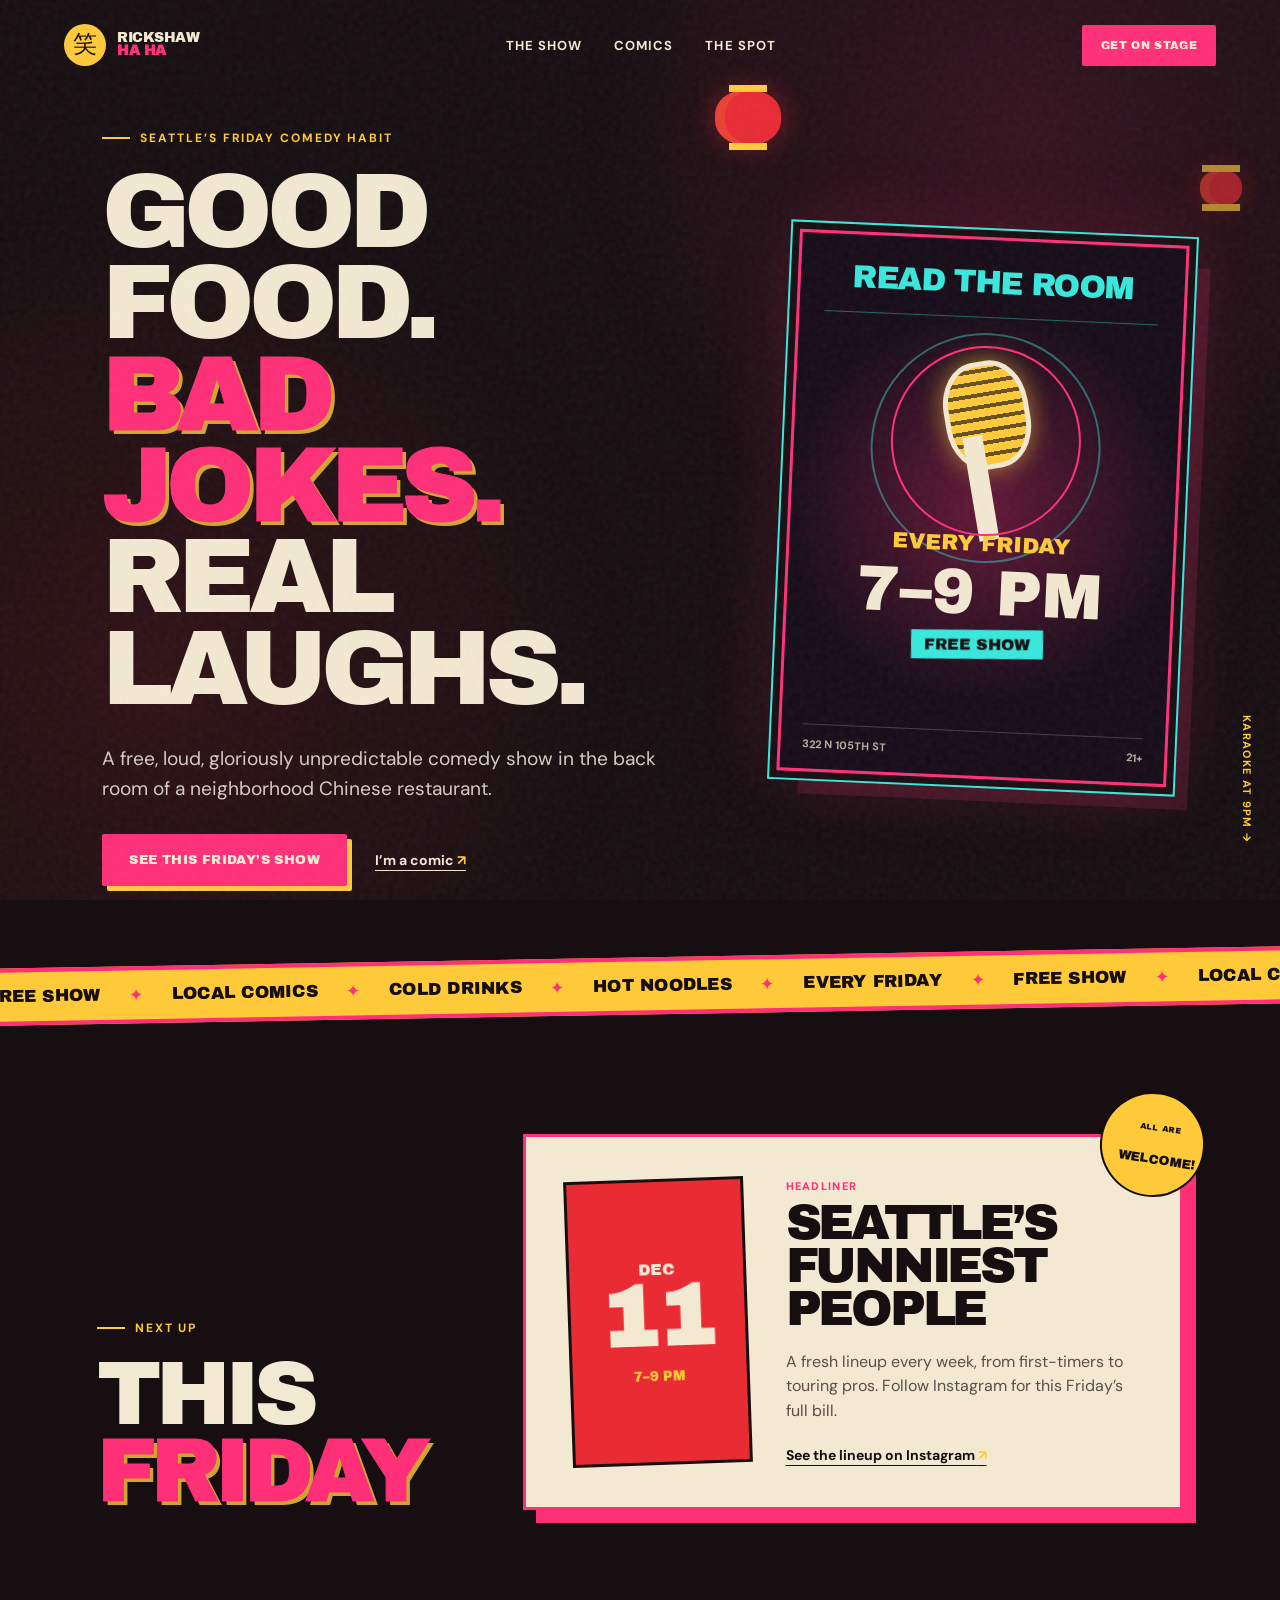
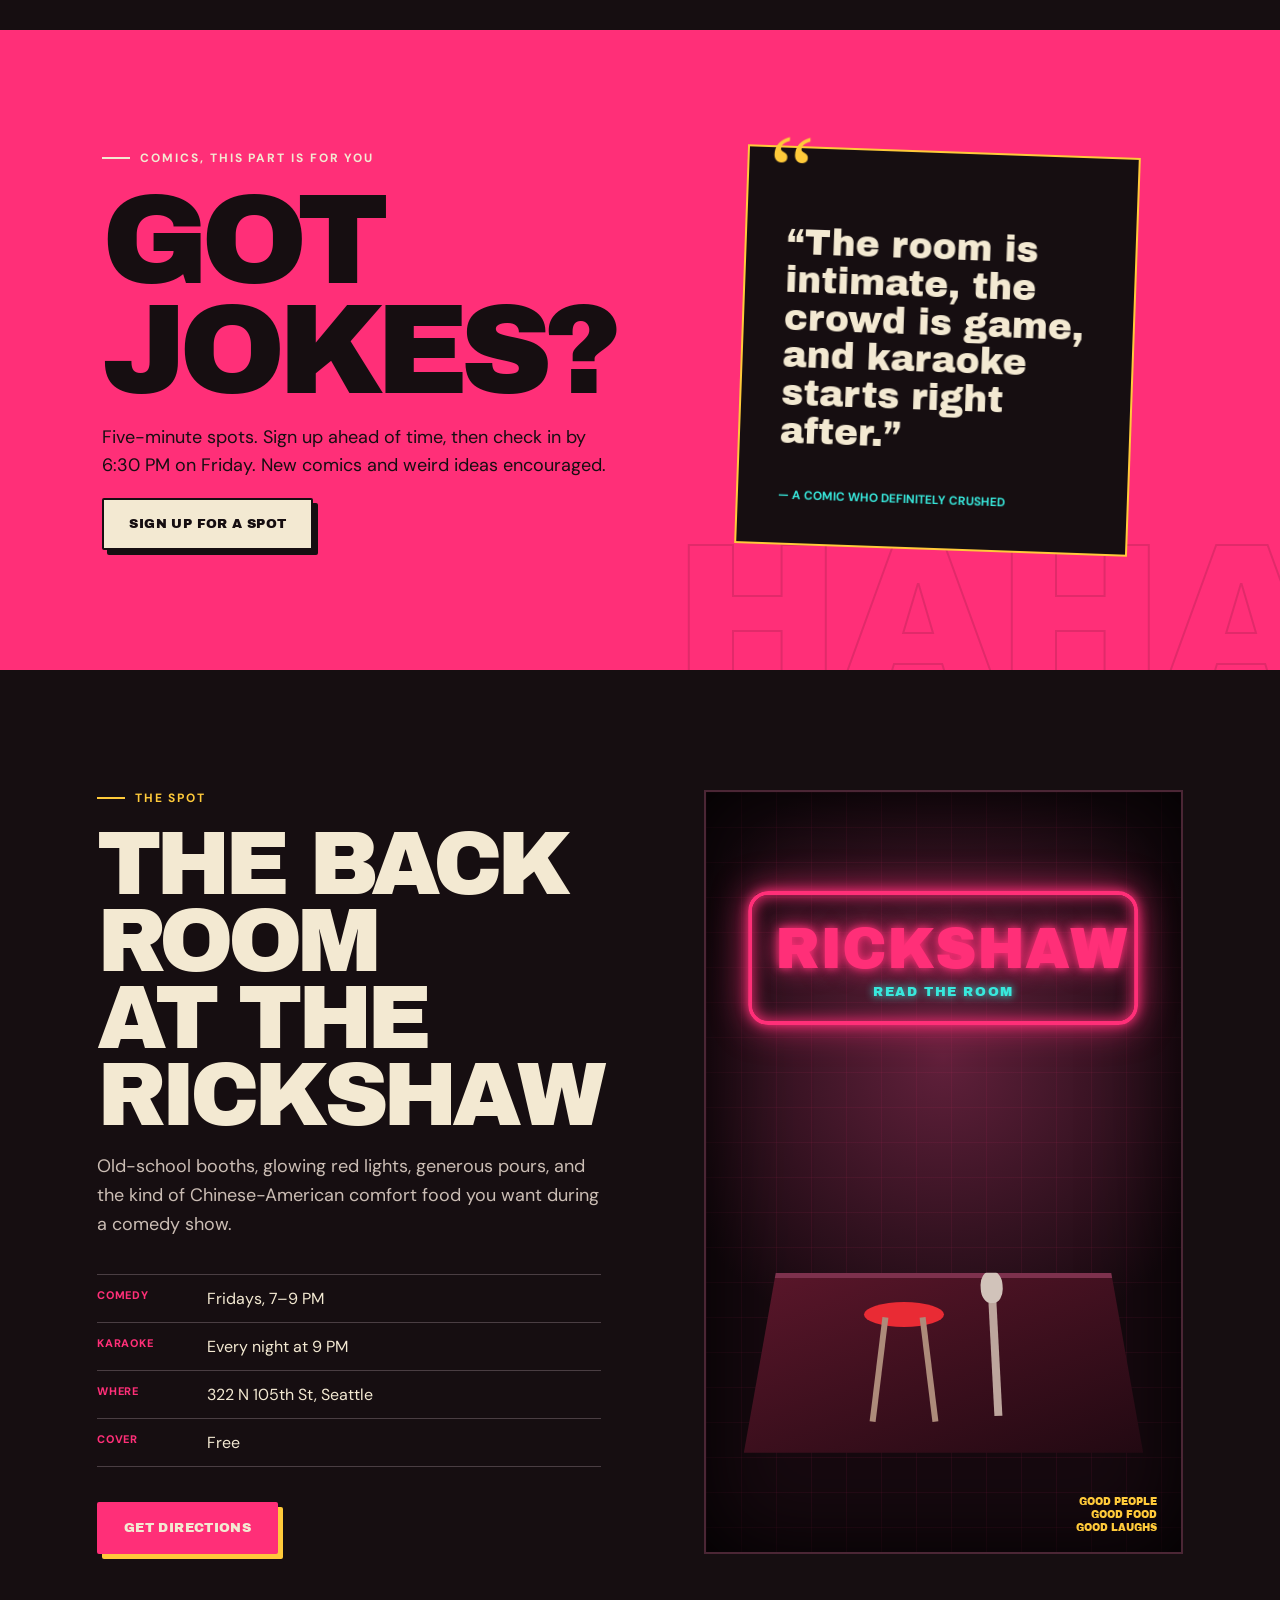
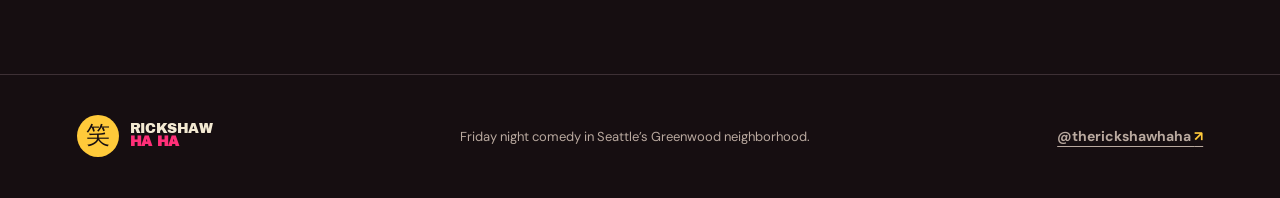
==== index.html @ ffc968a7 "Build Rickshaw Ha Ha website prototype Co-authored-by: Copilot App <223556219+Copilot@users.noreply." ====
<!doctype html>
<html lang="en">
  <head>
    <meta charset="UTF-8" />
    <meta name="viewport" content="width=device-width, initial-scale=1.0" />
    <meta
      name="description"
      content="Rickshaw Ha Ha — free Friday night comedy at Rickshaw Restaurant & Lounge in Seattle."
    />
    <title>Rickshaw Ha Ha | Friday Night Comedy in Seattle</title>
    <link rel="preconnect" href="https://fonts.googleapis.com" />
    <link rel="preconnect" href="https://fonts.gstatic.com" crossorigin />
    <link
      href="https://fonts.googleapis.com/css2?family=Archivo+Black&family=DM+Sans:wght@400;500;600;700&display=swap"
      rel="stylesheet"
    />
    <link rel="stylesheet" href="styles.css" />
  </head>
  <body>
    <div class="noise" aria-hidden="true"></div>

    <header class="site-header">
      <a class="brand" href="#top" aria-label="Rickshaw Ha Ha home">
        <span class="brand-mark" aria-hidden="true">笑</span>
        <span>RICKSHAW<br /><b>HA HA</b></span>
      </a>
      <nav aria-label="Main navigation">
        <a href="#show">The show</a>
        <a href="#comics">Comics</a>
        <a href="#venue">The spot</a>
      </nav>
      <a class="button button-small" href="#comics">Get on stage</a>
    </header>

    <main id="top">
      <section class="hero" aria-labelledby="hero-title">
        <div class="lantern lantern-one" aria-hidden="true"></div>
        <div class="lantern lantern-two" aria-hidden="true"></div>

        <div class="hero-copy">
          <p class="eyebrow"><span></span> Seattle’s Friday comedy habit</p>
          <h1 id="hero-title">
            GOOD FOOD.<br />
            <em>BAD JOKES.</em><br />
            REAL LAUGHS.
          </h1>
          <p class="hero-description">
            A free, loud, gloriously unpredictable comedy show in the back
            room of a neighborhood Chinese restaurant.
          </p>
          <div class="hero-actions">
            <a class="button" href="#show">See this Friday’s show</a>
            <a class="text-link" href="#comics">I’m a comic <span>↗</span></a>
          </div>
        </div>

        <div class="hero-poster" aria-label="Event details">
          <div class="poster-glow"></div>
          <div class="poster-topline">READ THE ROOM</div>
          <div class="poster-art" aria-hidden="true">
            <div class="mic-head"></div>
            <div class="mic-handle"></div>
            <div class="stage-ring ring-one"></div>
            <div class="stage-ring ring-two"></div>
          </div>
          <p class="poster-date">EVERY FRIDAY</p>
          <p class="poster-time">7–9 PM</p>
          <p class="poster-free">FREE SHOW</p>
          <div class="poster-footer">
            <span>322 N 105th St</span>
            <span>21+</span>
          </div>
        </div>

        <p class="vertical-note">KARAOKE AT 9PM →</p>
      </section>

      <section class="ticker" aria-label="Event highlights">
        <div class="ticker-track">
          <span>FREE SHOW</span><i>✦</i><span>LOCAL COMICS</span><i>✦</i>
          <span>COLD DRINKS</span><i>✦</i><span>HOT NOODLES</span><i>✦</i>
          <span>EVERY FRIDAY</span><i>✦</i><span>FREE SHOW</span><i>✦</i>
          <span>LOCAL COMICS</span><i>✦</i><span>COLD DRINKS</span><i>✦</i>
          <span>HOT NOODLES</span><i>✦</i><span>EVERY FRIDAY</span><i>✦</i>
        </div>
      </section>

      <section class="next-show section" id="show">
        <div class="section-heading">
          <p class="eyebrow"><span></span> Next up</p>
          <h2>THIS<br /><em>FRIDAY</em></h2>
        </div>
        <div class="show-card">
          <div class="date-block">
            <span id="show-month">SEP</span>
            <strong id="show-day">18</strong>
            <small>7–9 PM</small>
          </div>
          <div class="lineup">
            <p class="label">Headliner</p>
            <h3>SEATTLE’S<br />FUNNIEST PEOPLE</h3>
            <p>
              A fresh lineup every week, from first-timers to touring pros.
              Follow Instagram for this Friday’s full bill.
            </p>
            <a
              class="text-link"
              href="https://www.instagram.com/therickshawhaha/"
              target="_blank"
              rel="noreferrer"
              >See the lineup on Instagram <span>↗</span></a
            >
          </div>
          <div class="show-stamp" aria-hidden="true">
            <span>ALL ARE</span>
            WELCOME!
          </div>
        </div>
      </section>

      <section class="comic-callout section" id="comics">
        <div class="comic-copy">
          <p class="eyebrow light"><span></span> Comics, this part is for you</p>
          <h2>GOT<br />JOKES?</h2>
          <p>
            Five-minute spots. Sign up ahead of time, then check in by
            6:30&nbsp;PM on Friday. New comics and weird ideas encouraged.
          </p>
          <button class="button button-light" type="button" data-open-signup>
            Sign up for a spot
          </button>
        </div>
        <blockquote>
          <p>“The room is intimate, the crowd is game, and karaoke starts right after.”</p>
          <footer>— A comic who definitely crushed</footer>
        </blockquote>
      </section>

      <section class="venue section" id="venue">
        <div class="venue-card">
          <p class="eyebrow"><span></span> The spot</p>
          <h2>THE BACK ROOM<br />AT THE RICKSHAW</h2>
          <p>
            Old-school booths, glowing red lights, generous pours, and the
            kind of Chinese-American comfort food you want during a comedy
            show.
          </p>
          <dl>
            <div><dt>Comedy</dt><dd>Fridays, 7–9 PM</dd></div>
            <div><dt>Karaoke</dt><dd>Every night at 9 PM</dd></div>
            <div><dt>Where</dt><dd>322 N 105th St, Seattle</dd></div>
            <div><dt>Cover</dt><dd>Free</dd></div>
          </dl>
          <a
            class="button"
            href="https://maps.google.com/?q=322+N+105th+St+Seattle+WA+98133"
            target="_blank"
            rel="noreferrer"
            >Get directions</a
          >
        </div>
        <div class="venue-visual" aria-label="Stylized view of the comedy stage">
          <div class="neon-sign">RICKSHAW<small>READ THE ROOM</small></div>
          <div class="stage">
            <span class="stool"></span>
            <span class="stage-mic"></span>
          </div>
          <p>GOOD PEOPLE<br />GOOD FOOD<br />GOOD LAUGHS</p>
        </div>
      </section>
    </main>

    <footer class="site-footer">
      <a class="brand" href="#top">
        <span class="brand-mark" aria-hidden="true">笑</span>
        <span>RICKSHAW<br /><b>HA HA</b></span>
      </a>
      <p>Friday night comedy in Seattle’s Greenwood neighborhood.</p>
      <a
        class="text-link"
        href="https://www.instagram.com/therickshawhaha/"
        target="_blank"
        rel="noreferrer"
        >@therickshawhaha <span>↗</span></a
      >
    </footer>

    <dialog class="signup-dialog" id="signup-dialog">
      <button class="dialog-close" type="button" data-close-signup aria-label="Close">×</button>
      <p class="eyebrow"><span></span> Step into the light</p>
      <h2>GET ON<br /><em>THE LIST</em></h2>
      <p>
        This prototype can link to your existing Slotted signup page, a Google
        Form, or a simple form like this one.
      </p>
      <form id="signup-form">
        <label>
          Comic name
          <input name="name" type="text" placeholder="Your stage name" required />
        </label>
        <label>
          Instagram or email
          <input name="contact" type="text" placeholder="@handle or you@email.com" required />
        </label>
        <button class="button" type="submit">Request a spot</button>
        <p class="form-note" role="status"></p>
      </form>
    </dialog>

    <script src="script.js"></script>
  </body>
</html>
---- styles.css ----
:root {
  --ink: #160e11;
  --paper: #f3e9d2;
  --pink: #ff2f78;
  --red: #e92b34;
  --gold: #ffca3a;
  --cyan: #38e8dc;
  --muted: #b9a99f;
  --display: "Archivo Black", Impact, sans-serif;
  --body: "DM Sans", Arial, sans-serif;
}

* {
  box-sizing: border-box;
}

html {
  scroll-behavior: smooth;
}

body {
  margin: 0;
  color: var(--paper);
  background: var(--ink);
  font-family: var(--body);
  overflow-x: hidden;
}

body::before {
  content: "";
  position: fixed;
  inset: 0;
  pointer-events: none;
  background:
    radial-gradient(circle at 80% 15%, rgba(255, 47, 120, 0.13), transparent 28rem),
    radial-gradient(circle at 12% 74%, rgba(233, 43, 52, 0.12), transparent 30rem);
  z-index: -1;
}

.noise {
  position: fixed;
  inset: 0;
  z-index: 10;
  pointer-events: none;
  opacity: 0.07;
  background-image: url("data:image/svg+xml,%3Csvg viewBox='0 0 180 180' xmlns='http://www.w3.org/2000/svg'%3E%3Cfilter id='n'%3E%3CfeTurbulence type='fractalNoise' baseFrequency='.9' numOctaves='3' stitchTiles='stitch'/%3E%3C/filter%3E%3Crect width='100%25' height='100%25' filter='url(%23n)' opacity='.8'/%3E%3C/svg%3E");
}

a {
  color: inherit;
}

.site-header {
  position: absolute;
  top: 0;
  left: 0;
  right: 0;
  z-index: 5;
  display: flex;
  align-items: center;
  justify-content: space-between;
  max-width: 1400px;
  margin: 0 auto;
  padding: 24px 5vw;
}

.brand {
  display: flex;
  align-items: center;
  gap: 11px;
  color: var(--paper);
  font-family: var(--display);
  font-size: 14px;
  line-height: 0.9;
  letter-spacing: -0.03em;
  text-decoration: none;
}

.brand b {
  color: var(--pink);
}

.brand-mark {
  display: grid;
  width: 42px;
  height: 42px;
  place-items: center;
  color: var(--ink);
  background: var(--gold);
  border-radius: 50%;
  font-family: serif;
  font-size: 24px;
}

nav {
  display: flex;
  gap: 32px;
}

nav a {
  font-size: 13px;
  font-weight: 700;
  text-decoration: none;
  text-transform: uppercase;
  letter-spacing: 0.08em;
}

.button {
  display: inline-flex;
  align-items: center;
  justify-content: center;
  min-height: 52px;
  padding: 0 25px;
  color: var(--paper);
  background: var(--pink);
  border: 2px solid var(--pink);
  border-radius: 2px;
  box-shadow: 5px 5px 0 var(--gold);
  font-family: var(--display);
  font-size: 13px;
  text-decoration: none;
  text-transform: uppercase;
  letter-spacing: 0.03em;
  cursor: pointer;
  transition: transform 150ms ease, box-shadow 150ms ease, background 150ms ease;
}

.button:hover {
  transform: translate(3px, 3px);
  box-shadow: 2px 2px 0 var(--gold);
}

.button-small {
  min-height: 41px;
  padding: 0 17px;
  box-shadow: none;
  font-size: 11px;
}

.hero {
  position: relative;
  display: grid;
  grid-template-columns: 1.15fr 0.85fr;
  align-items: center;
  min-height: 100vh;
  max-width: 1400px;
  margin: 0 auto;
  padding: 130px 8vw 72px;
}

.hero-copy {
  position: relative;
  z-index: 2;
}

.eyebrow {
  display: flex;
  align-items: center;
  gap: 10px;
  margin: 0 0 20px;
  color: var(--gold);
  font-size: 12px;
  font-weight: 700;
  text-transform: uppercase;
  letter-spacing: 0.16em;
}

.eyebrow span {
  display: inline-block;
  width: 28px;
  height: 2px;
  background: currentColor;
}

h1,
h2,
h3 {
  margin: 0;
  font-family: var(--display);
  font-weight: 400;
  line-height: 0.86;
  letter-spacing: -0.065em;
}

h1 {
  max-width: 850px;
  font-size: clamp(62px, 8.3vw, 128px);
}

h1 em,
h2 em {
  color: var(--pink);
  font-style: normal;
  -webkit-text-stroke: 1px currentColor;
  text-shadow: 4px 4px 0 rgba(255, 202, 58, 0.8);
}

.hero-description {
  max-width: 570px;
  margin: 30px 0;
  color: #d7cbc4;
  font-size: clamp(17px, 1.5vw, 21px);
  line-height: 1.55;
}

.hero-actions {
  display: flex;
  align-items: center;
  gap: 28px;
}

.text-link {
  font-size: 14px;
  font-weight: 700;
  text-underline-offset: 5px;
}

.text-link span {
  color: var(--gold);
}

.hero-poster {
  position: relative;
  z-index: 1;
  width: min(390px, 88%);
  aspect-ratio: 0.72;
  justify-self: end;
  padding: 25px;
  overflow: hidden;
  background: #160c18;
  border: 3px solid var(--pink);
  box-shadow:
    0 0 0 7px var(--ink),
    0 0 0 9px var(--cyan),
    22px 22px 0 rgba(255, 47, 120, 0.15),
    0 0 80px rgba(255, 47, 120, 0.2);
  text-align: center;
  transform: rotate(2.5deg);
}

.poster-glow {
  position: absolute;
  inset: 15% -20%;
  background: radial-gradient(circle, rgba(255, 47, 120, 0.33), transparent 60%);
}

.poster-topline,
.poster-date,
.poster-time,
.poster-free {
  position: relative;
  z-index: 2;
  font-family: var(--display);
}

.poster-topline {
  padding-bottom: 17px;
  color: var(--cyan);
  border-bottom: 1px solid rgba(56, 232, 220, 0.4);
  font-size: clamp(22px, 2.5vw, 37px);
  letter-spacing: -0.05em;
}

.poster-art {
  position: relative;
  height: 44%;
}

.mic-head {
  position: absolute;
  top: 20%;
  left: 50%;
  width: 85px;
  height: 108px;
  background:
    repeating-linear-gradient(0deg, transparent 0 8px, rgba(22, 14, 17, 0.65) 8px 12px),
    var(--gold);
  border: 5px solid var(--paper);
  border-radius: 42%;
  transform: translateX(-50%) rotate(-12deg);
  box-shadow: 0 0 25px rgba(255, 202, 58, 0.6);
}

.mic-handle {
  position: absolute;
  top: 55%;
  left: 49%;
  width: 20px;
  height: 105px;
  background: var(--paper);
  transform: translateX(-50%) rotate(-12deg);
}

.stage-ring {
  position: absolute;
  top: 13%;
  left: 50%;
  width: 190px;
  height: 190px;
  border: 2px solid var(--pink);
  border-radius: 50%;
  transform: translateX(-50%);
}

.ring-two {
  top: 7%;
  width: 230px;
  height: 230px;
  border-color: rgba(56, 232, 220, 0.42);
}

.poster-date {
  margin: 0;
  color: var(--gold);
  font-size: 22px;
}

.poster-time {
  margin: 5px 0;
  font-size: clamp(42px, 5vw, 70px);
  line-height: 1;
}

.poster-free {
  display: inline-block;
  margin: 0;
  padding: 6px 13px;
  color: var(--ink);
  background: var(--cyan);
  transform: rotate(-2deg);
}

.poster-footer {
  position: absolute;
  right: 22px;
  bottom: 18px;
  left: 22px;
  display: flex;
  justify-content: space-between;
  padding-top: 12px;
  color: var(--muted);
  border-top: 1px solid rgba(255, 255, 255, 0.2);
  font-size: 11px;
  font-weight: 700;
  text-transform: uppercase;
}

.vertical-note {
  position: absolute;
  right: 2vw;
  bottom: 12%;
  margin: 0;
  color: var(--gold);
  font-size: 11px;
  font-weight: 700;
  letter-spacing: 0.12em;
  writing-mode: vertical-rl;
}

.lantern {
  position: absolute;
  width: 66px;
  height: 55px;
  background: var(--red);
  border-radius: 45%;
  box-shadow: inset 10px 0 rgba(255, 202, 58, 0.12), 0 0 30px rgba(233, 43, 52, 0.45);
}

.lantern::before,
.lantern::after {
  content: "";
  position: absolute;
  left: 50%;
  width: 38px;
  height: 7px;
  background: var(--gold);
  transform: translateX(-50%);
}

.lantern::before {
  top: -5px;
}

.lantern::after {
  bottom: -5px;
}

.lantern-one {
  top: 90px;
  right: 39%;
}

.lantern-two {
  top: 170px;
  right: 3%;
  width: 42px;
  height: 36px;
  opacity: 0.65;
}

.ticker {
  overflow: hidden;
  color: var(--ink);
  background: var(--gold);
  border-block: 4px solid var(--pink);
  transform: rotate(-1deg) scale(1.02);
}

.ticker-track {
  display: flex;
  width: max-content;
  gap: 28px;
  padding: 14px 0;
  font-family: var(--display);
  font-size: 17px;
  animation: ticker 28s linear infinite;
}

.ticker i {
  color: var(--pink);
  font-style: normal;
}

@keyframes ticker {
  to {
    transform: translateX(-50%);
  }
}

.section {
  max-width: 1240px;
  margin: 0 auto;
  padding: 120px 6vw;
}

.next-show {
  display: grid;
  grid-template-columns: 0.7fr 1.3fr;
  gap: 70px;
  align-items: end;
}

.section-heading h2,
.venue h2,
.signup-dialog h2 {
  font-size: clamp(55px, 7vw, 100px);
}

.show-card {
  position: relative;
  display: grid;
  grid-template-columns: 180px 1fr;
  gap: 38px;
  padding: 42px;
  background: var(--paper);
  color: var(--ink);
  border: 3px solid var(--pink);
  box-shadow: 13px 13px 0 var(--pink);
}

.date-block {
  display: flex;
  flex-direction: column;
  align-items: center;
  justify-content: center;
  min-height: 220px;
  color: var(--paper);
  background: var(--red);
  border: 3px solid var(--ink);
  text-align: center;
  transform: rotate(-2deg);
}

.date-block span,
.date-block small {
  font-family: var(--display);
}

.date-block strong {
  font-family: var(--display);
  font-size: 85px;
  line-height: 0.95;
}

.date-block small {
  margin-top: 10px;
  color: var(--gold);
}

.lineup {
  align-self: center;
}

.label {
  margin: 0 0 8px;
  color: var(--pink);
  font-size: 11px;
  font-weight: 800;
  text-transform: uppercase;
  letter-spacing: 0.12em;
}

.lineup h3 {
  font-size: clamp(30px, 4vw, 50px);
}

.lineup > p:not(.label) {
  max-width: 470px;
  margin: 20px 0;
  color: #594e49;
  line-height: 1.55;
}

.show-stamp {
  position: absolute;
  right: -25px;
  top: -45px;
  display: grid;
  width: 105px;
  height: 105px;
  place-items: center;
  padding: 18px;
  color: var(--ink);
  background: var(--gold);
  border: 2px solid var(--ink);
  border-radius: 50%;
  font-family: var(--display);
  font-size: 13px;
  line-height: 0.9;
  text-align: center;
  transform: rotate(9deg);
}

.show-stamp span {
  font-size: 8px;
  letter-spacing: 0.1em;
}

.comic-callout {
  position: relative;
  display: grid;
  grid-template-columns: 1fr 0.9fr;
  gap: 10vw;
  max-width: none;
  padding-inline: max(8vw, calc((100vw - 1240px) / 2 + 6vw));
  background: var(--pink);
  color: var(--ink);
  overflow: hidden;
}

.comic-callout::before {
  content: "HAHA";
  position: absolute;
  right: -40px;
  bottom: -55px;
  color: transparent;
  font-family: var(--display);
  font-size: 200px;
  -webkit-text-stroke: 2px rgba(22, 14, 17, 0.13);
}

.comic-callout h2 {
  font-size: clamp(78px, 10vw, 150px);
}

.comic-copy > p:not(.eyebrow) {
  max-width: 530px;
  font-size: 18px;
  line-height: 1.55;
}

.eyebrow.light {
  color: var(--paper);
}

.button-light {
  color: var(--ink);
  background: var(--paper);
  border-color: var(--ink);
  box-shadow: 5px 5px 0 var(--ink);
}

blockquote {
  position: relative;
  align-self: center;
  margin: 0;
  padding: 40px;
  background: var(--ink);
  color: var(--paper);
  border: 2px solid var(--gold);
  transform: rotate(2deg);
}

blockquote::before {
  content: "“";
  position: absolute;
  top: -35px;
  left: 20px;
  color: var(--gold);
  font-family: Georgia, serif;
  font-size: 100px;
}

blockquote p {
  position: relative;
  font-family: var(--display);
  font-size: clamp(22px, 3vw, 36px);
  line-height: 1.05;
}

blockquote footer {
  color: var(--cyan);
  font-size: 12px;
  font-weight: 700;
  text-transform: uppercase;
}

.venue {
  display: grid;
  grid-template-columns: 1fr 0.95fr;
  gap: 8vw;
}

.venue-card > p:not(.eyebrow) {
  max-width: 570px;
  color: #cbbdb4;
  font-size: 18px;
  line-height: 1.6;
}

dl {
  margin: 35px 0;
  border-top: 1px solid #4a3e43;
}

dl div {
  display: grid;
  grid-template-columns: 110px 1fr;
  padding: 13px 0;
  border-bottom: 1px solid #4a3e43;
}

dt {
  color: var(--pink);
  font-size: 11px;
  font-weight: 800;
  text-transform: uppercase;
  letter-spacing: 0.08em;
}

dd {
  margin: 0;
}

.venue-visual {
  position: relative;
  min-height: 600px;
  overflow: hidden;
  background:
    linear-gradient(90deg, rgba(255, 47, 120, 0.07) 1px, transparent 1px),
    linear-gradient(rgba(255, 47, 120, 0.07) 1px, transparent 1px),
    radial-gradient(circle at 50% 35%, #61203b, #16090f 55%);
  background-size: 35px 35px, 35px 35px, auto;
  border: 2px solid #4b2635;
  box-shadow: inset 0 0 90px #000;
}

.neon-sign {
  position: absolute;
  top: 13%;
  left: 50%;
  width: 82%;
  padding: 22px;
  color: var(--pink);
  border: 4px solid var(--pink);
  border-radius: 20px;
  font-family: var(--display);
  font-size: clamp(30px, 4.5vw, 58px);
  text-align: center;
  text-shadow: 0 0 8px var(--pink), 0 0 25px var(--pink);
  box-shadow: inset 0 0 16px var(--pink), 0 0 12px var(--pink), 0 0 35px rgba(255, 47, 120, 0.7);
  transform: translateX(-50%);
}

.neon-sign small {
  display: block;
  margin-top: 5px;
  color: var(--cyan);
  font-size: 13px;
  letter-spacing: 0.12em;
  text-shadow: 0 0 8px var(--cyan);
}

.stage {
  position: absolute;
  right: 8%;
  bottom: 13%;
  left: 8%;
  height: 180px;
  background: linear-gradient(160deg, #5a162a, #220912);
  border-top: 5px solid #7d314d;
  clip-path: polygon(8% 0, 92% 0, 100% 100%, 0 100%);
}

.stool {
  position: absolute;
  left: 30%;
  top: 24px;
  width: 80px;
  height: 25px;
  background: var(--red);
  border-radius: 50%;
}

.stool::before,
.stool::after {
  content: "";
  position: absolute;
  top: 15px;
  width: 6px;
  height: 105px;
  background: #ad8b7a;
}

.stool::before {
  left: 12px;
  transform: rotate(7deg);
}

.stool::after {
  right: 12px;
  transform: rotate(-7deg);
}

.stage-mic {
  position: absolute;
  left: 62%;
  top: 8px;
  width: 8px;
  height: 130px;
  background: #bda69d;
  transform: rotate(-3deg);
}

.stage-mic::before {
  content: "";
  position: absolute;
  top: -15px;
  left: -7px;
  width: 22px;
  height: 32px;
  background: #d1c3ba;
  border-radius: 45%;
}

.venue-visual > p {
  position: absolute;
  right: 24px;
  bottom: 18px;
  z-index: 2;
  margin: 0;
  color: var(--gold);
  font-family: var(--display);
  font-size: 10px;
  line-height: 1.3;
  text-align: right;
}

.site-footer {
  display: flex;
  align-items: center;
  justify-content: space-between;
  gap: 25px;
  padding: 40px 6vw;
  color: var(--muted);
  border-top: 1px solid #3d3035;
  font-size: 13px;
}

.signup-dialog {
  width: min(560px, calc(100% - 32px));
  padding: 45px;
  color: var(--ink);
  background: var(--paper);
  border: 4px solid var(--pink);
  box-shadow: 12px 12px 0 var(--pink);
}

.signup-dialog::backdrop {
  background: rgba(8, 4, 6, 0.83);
  backdrop-filter: blur(4px);
}

.signup-dialog h2 {
  margin-bottom: 24px;
}

.signup-dialog > p:not(.eyebrow) {
  line-height: 1.55;
}

.dialog-close {
  position: absolute;
  top: 12px;
  right: 17px;
  padding: 0;
  background: transparent;
  border: 0;
  font-size: 32px;
  cursor: pointer;
}

form {
  display: grid;
  gap: 17px;
  margin-top: 28px;
}

label {
  display: grid;
  gap: 7px;
  font-size: 11px;
  font-weight: 800;
  text-transform: uppercase;
  letter-spacing: 0.08em;
}

input {
  width: 100%;
  padding: 14px;
  color: var(--ink);
  background: #fffaf0;
  border: 2px solid var(--ink);
  border-radius: 0;
  font: inherit;
}

.form-note {
  min-height: 20px;
  margin: 0;
  color: #8d183e;
  font-size: 13px;
  font-weight: 700;
}

@media (max-width: 900px) {
  nav {
    display: none;
  }

  .hero {
    grid-template-columns: 1fr;
    gap: 80px;
    padding-top: 145px;
  }

  .hero-poster {
    width: min(400px, 90%);
    justify-self: center;
  }

  .lantern-one {
    right: 16%;
  }

  .next-show,
  .venue {
    grid-template-columns: 1fr;
  }

  .comic-callout {
    grid-template-columns: 1fr;
  }
}

@media (max-width: 600px) {
  .site-header {
    padding-inline: 20px;
  }

  .site-header .button-small {
    padding: 0 11px;
    font-size: 9px;
  }

  .hero {
    min-height: auto;
    padding: 130px 23px 80px;
  }

  h1 {
    font-size: clamp(52px, 17vw, 78px);
  }

  .hero-actions {
    align-items: flex-start;
    flex-direction: column;
  }

  .vertical-note,
  .lantern-two {
    display: none;
  }

  .section {
    padding: 90px 23px;
  }

  .show-card {
    grid-template-columns: 1fr;
    padding: 25px;
  }

  .date-block {
    min-height: 180px;
  }

  .show-stamp {
    right: -8px;
  }

  .comic-callout {
    padding-inline: 23px;
  }

  .comic-callout::before {
    font-size: 100px;
  }

  .venue-visual {
    min-height: 480px;
  }

  .site-footer {
    align-items: flex-start;
    flex-direction: column;
  }

  .signup-dialog {
    padding: 38px 24px 28px;
  }
}

@media (prefers-reduced-motion: reduce) {
  html {
    scroll-behavior: auto;
  }

  .ticker-track {
    animation: none;
  }
}
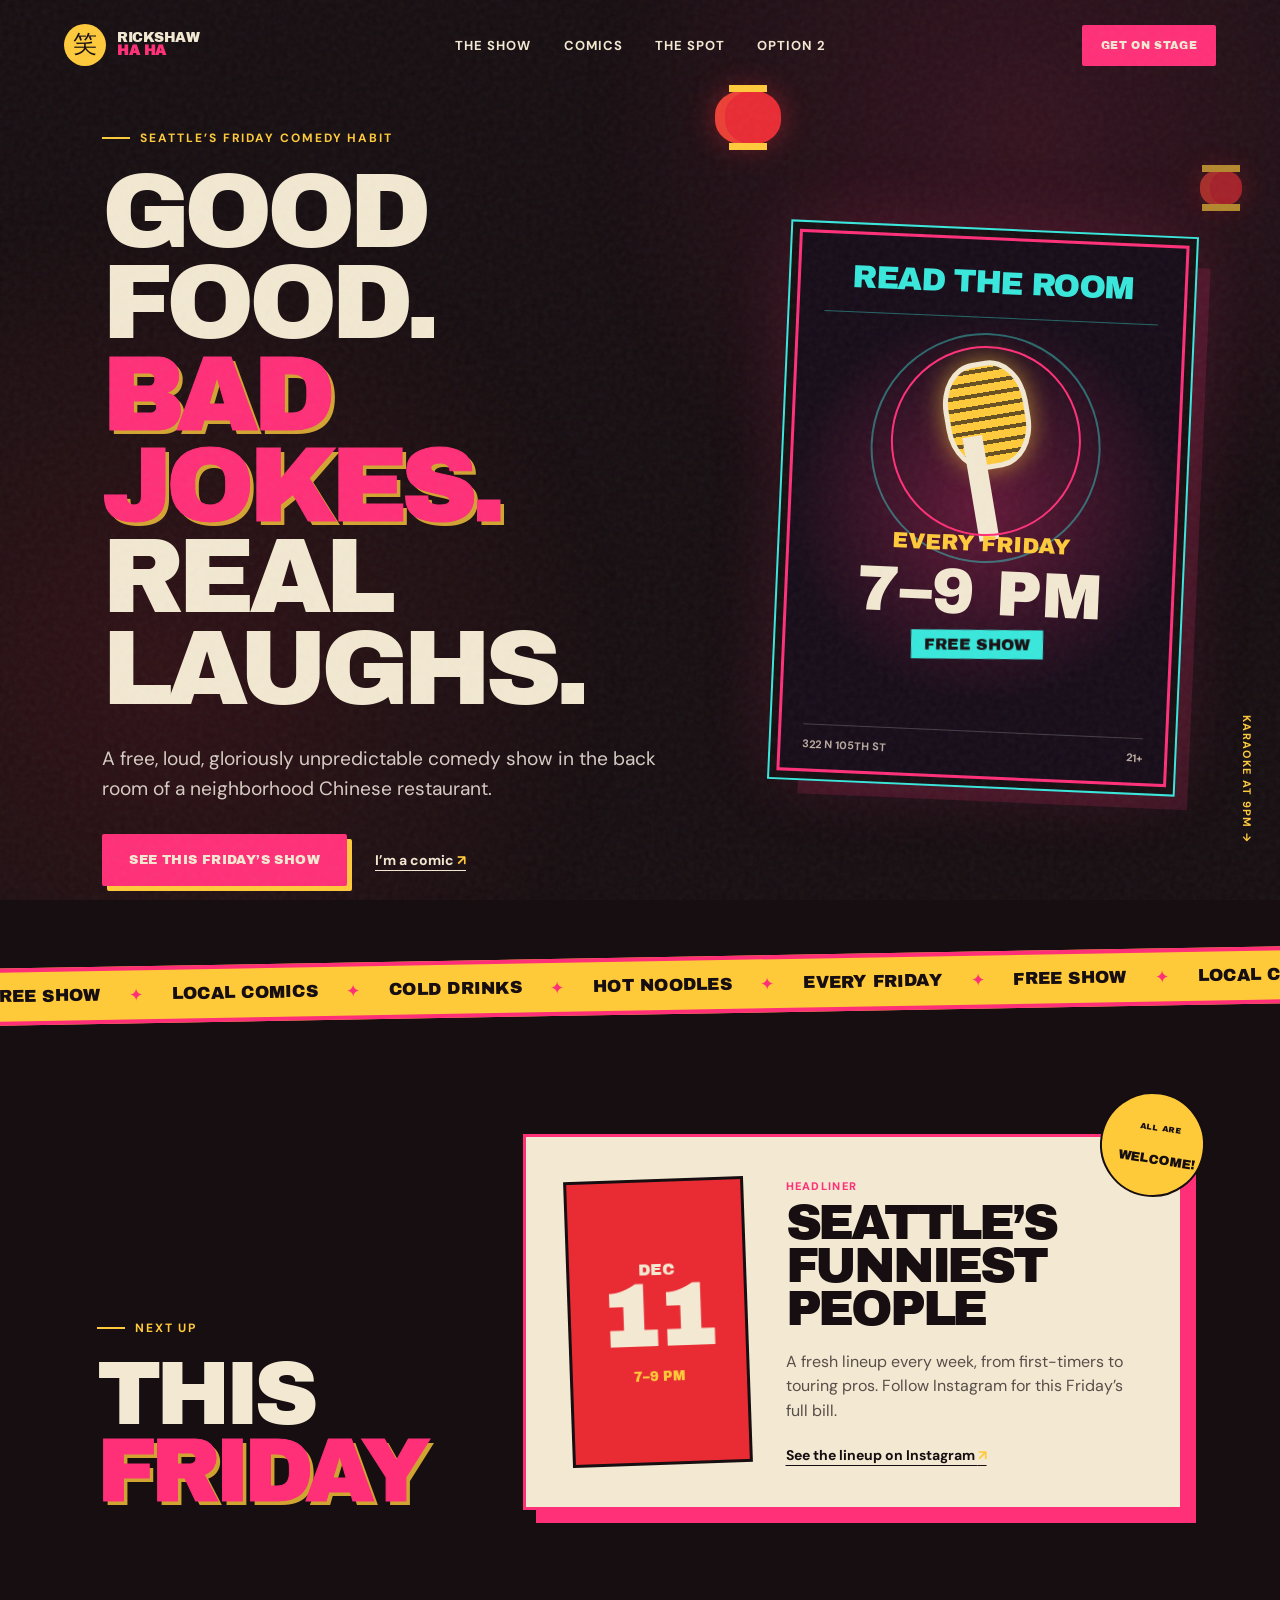
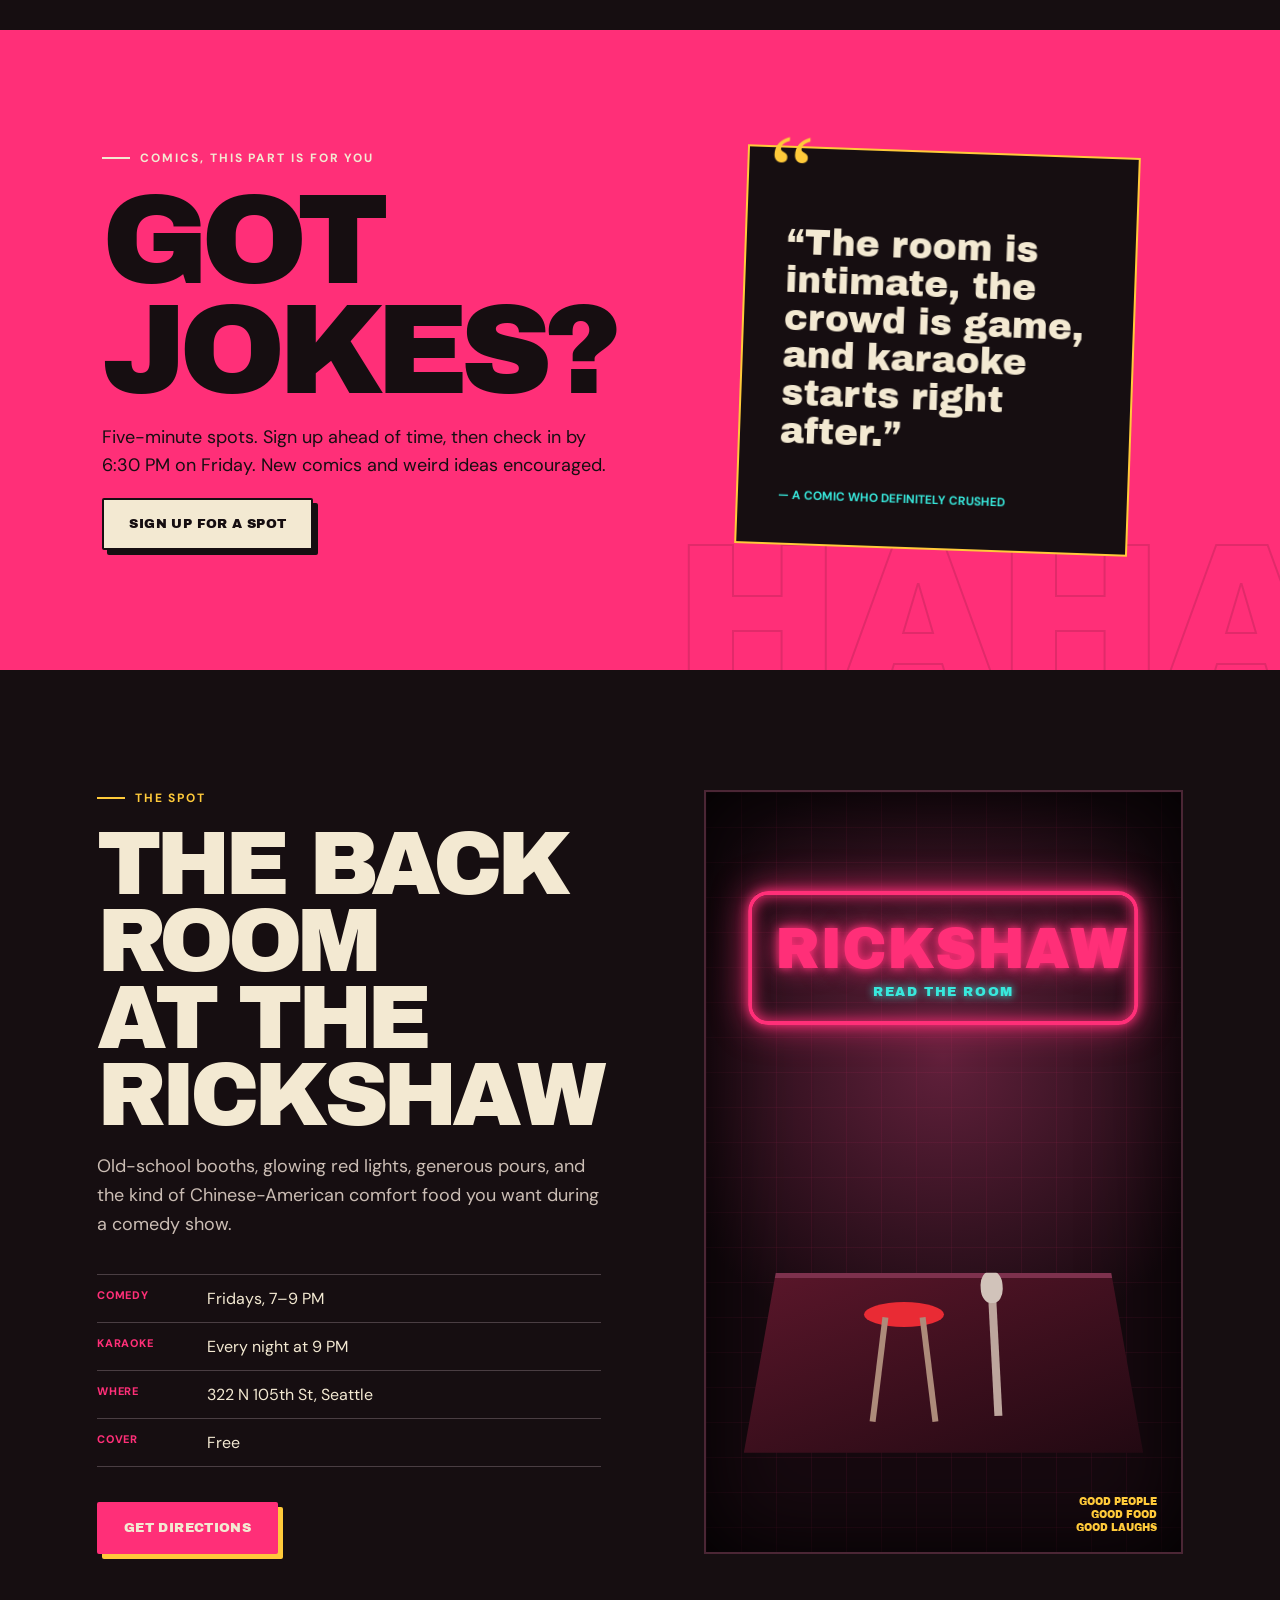
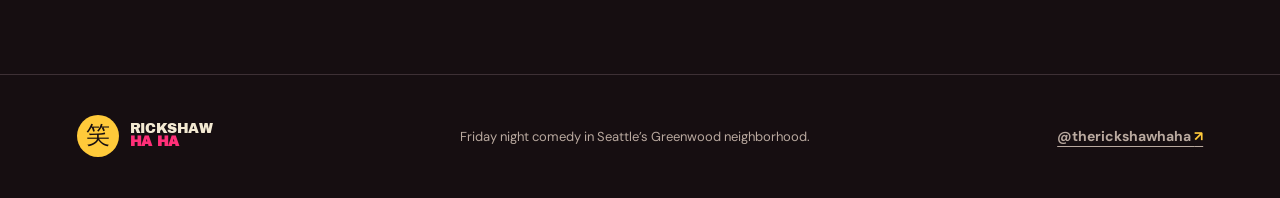
==== commit e5536de3: "Add club-style second prototype Co-authored-by: Copilot App <223556219+Copilot@users.noreply.github." ====
--- a/index.html
+++ b/index.html
@@ -28,6 +28,7 @@
         <a href="#show">The show</a>
         <a href="#comics">Comics</a>
         <a href="#venue">The spot</a>
+        <a href="prototype-2.html">Option 2</a>
       </nav>
       <a class="button button-small" href="#comics">Get on stage</a>
     </header>
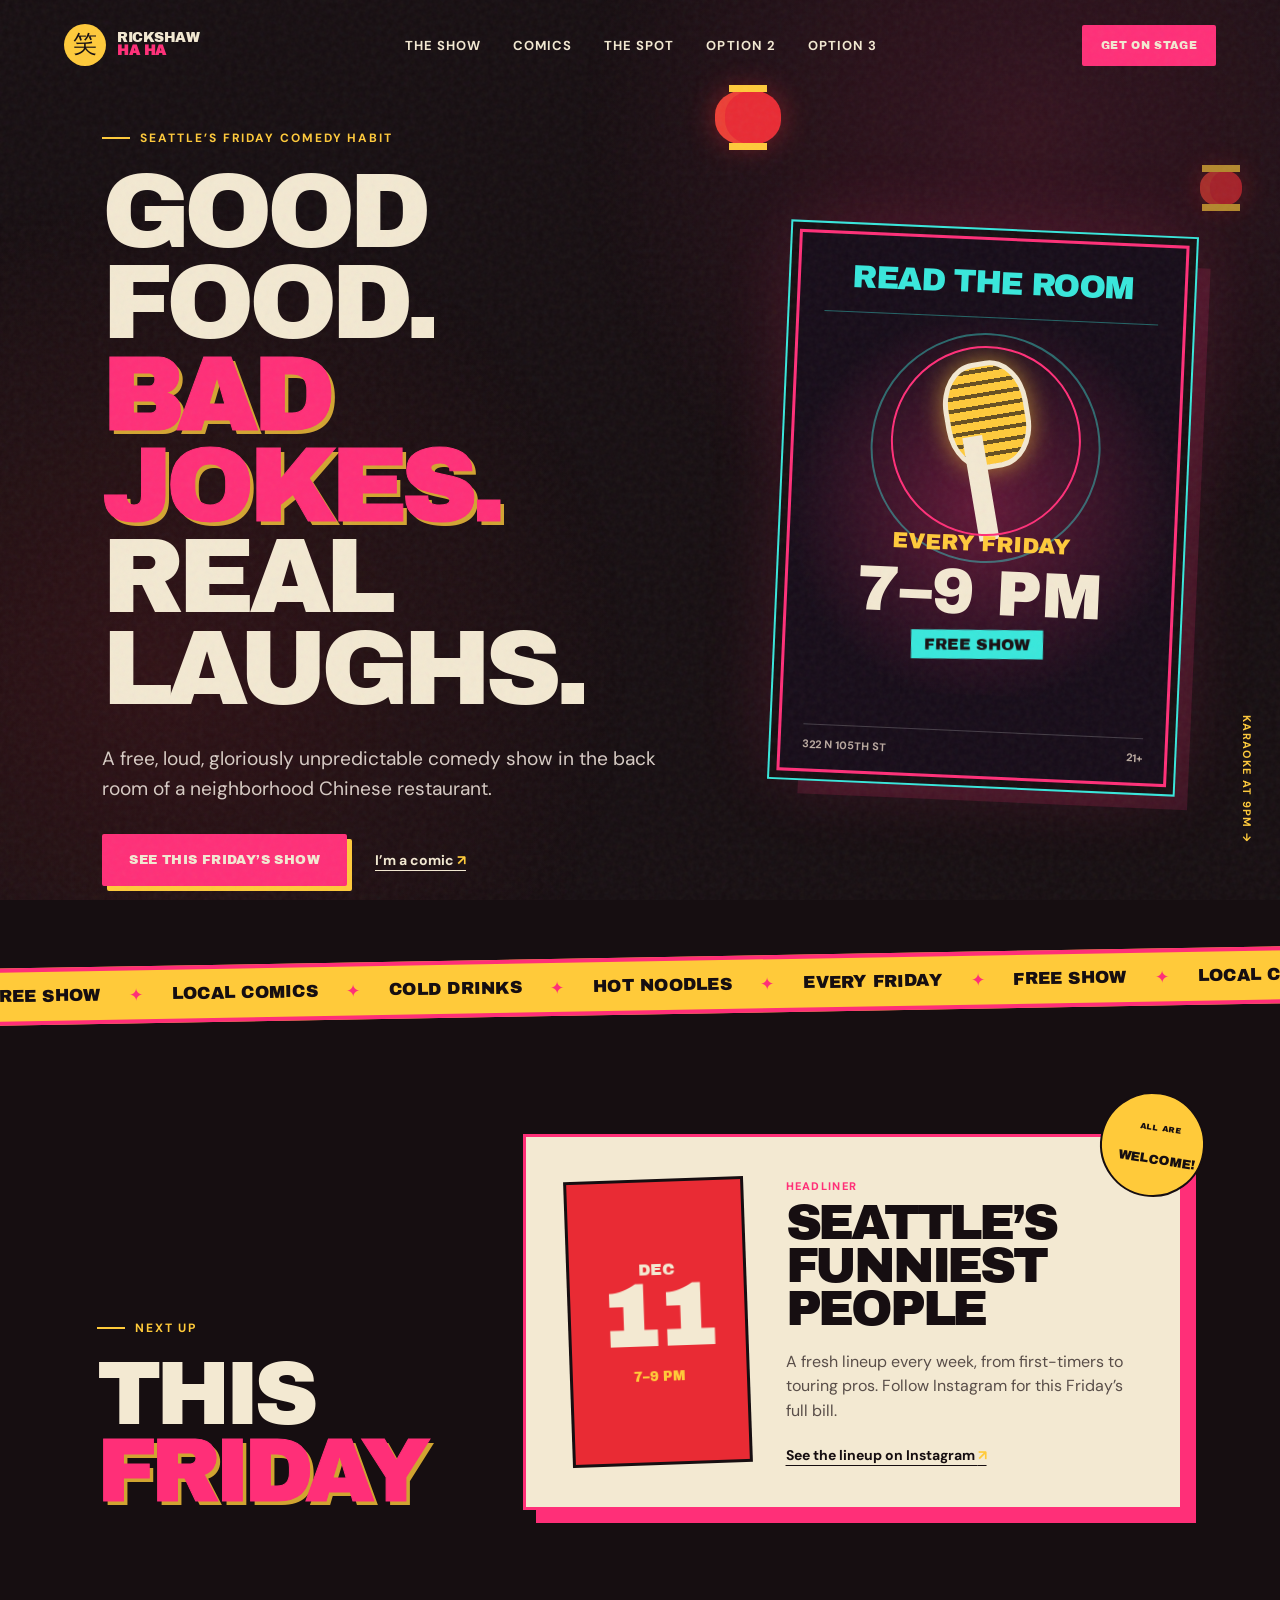
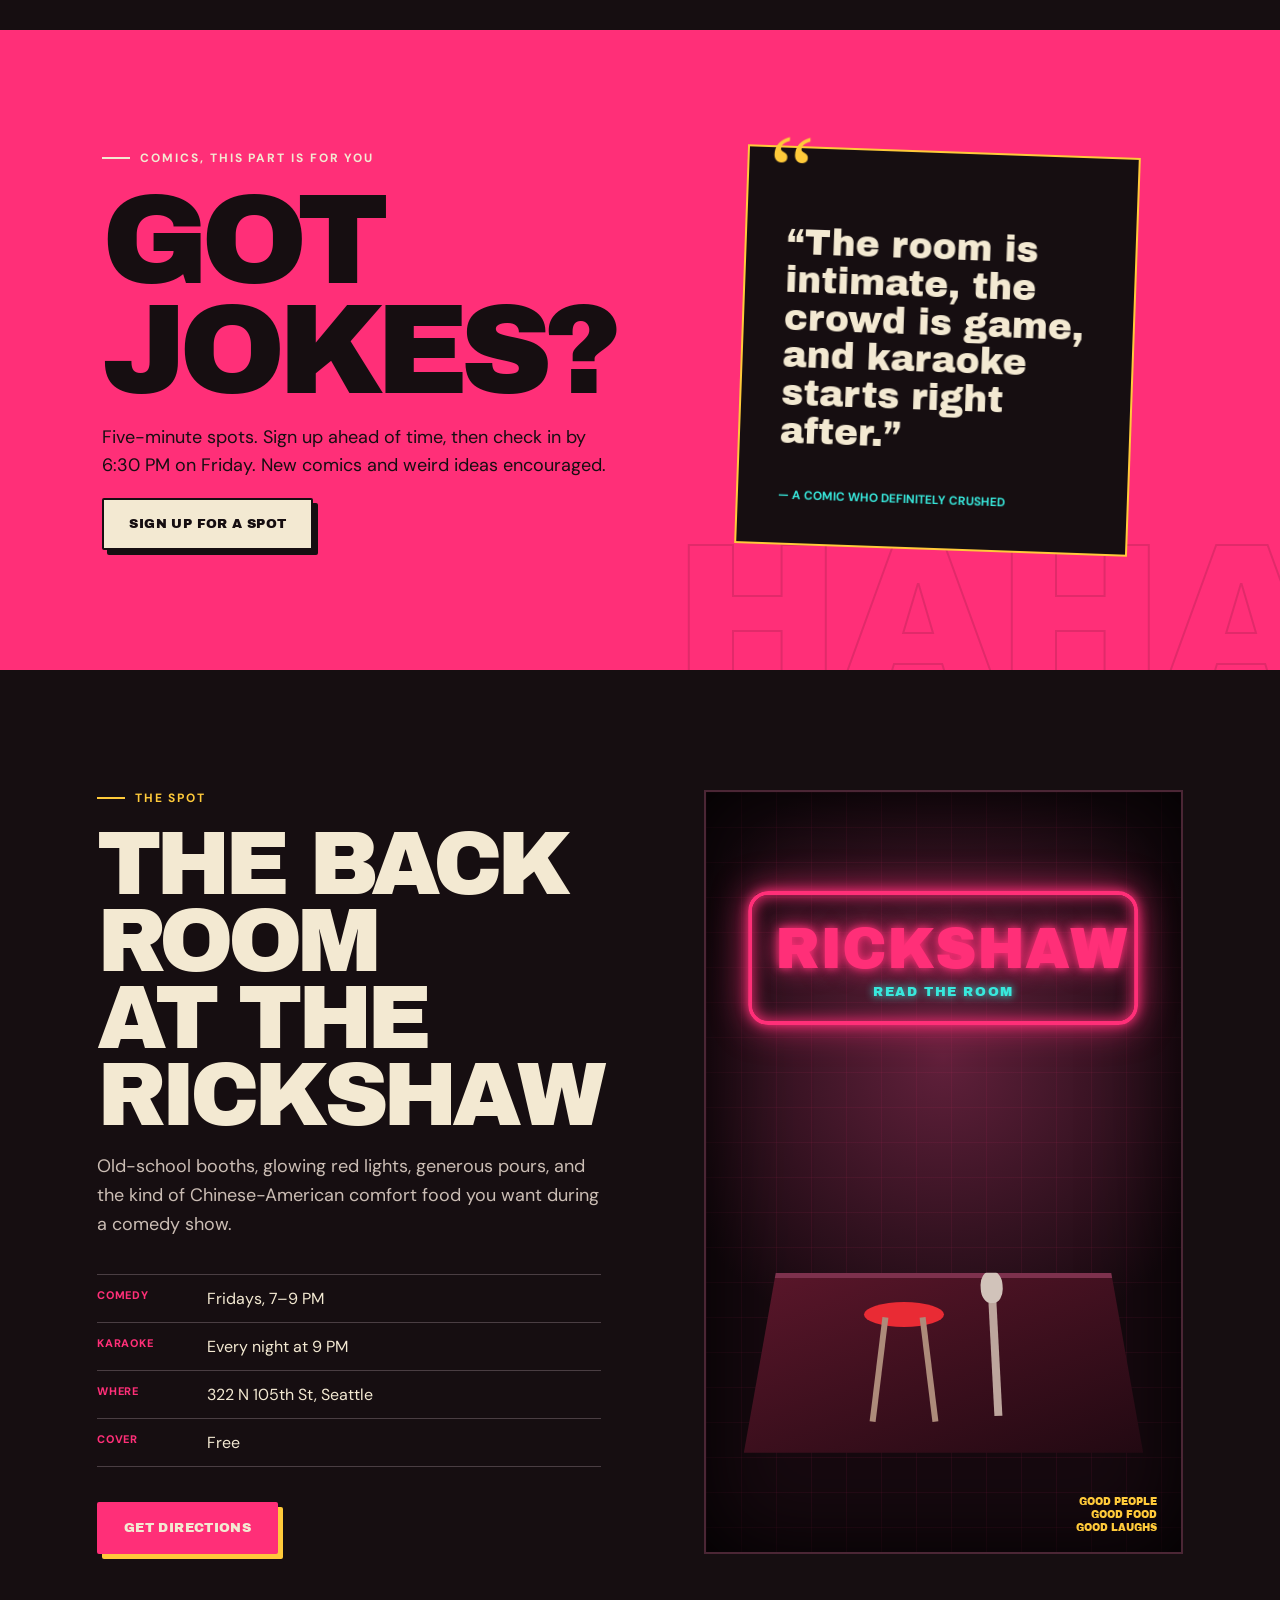
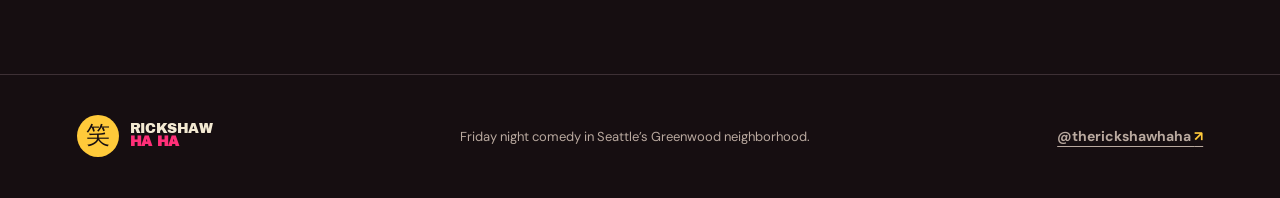
==== commit 9e0a21f0: "Add underground third prototype Co-authored-by: Copilot App <223556219+Copilot@users.noreply.github." ====
--- a/index.html
+++ b/index.html
@@ -29,6 +29,7 @@
         <a href="#comics">Comics</a>
         <a href="#venue">The spot</a>
         <a href="prototype-2.html">Option 2</a>
+        <a href="prototype-3.html">Option 3</a>
       </nav>
       <a class="button button-small" href="#comics">Get on stage</a>
     </header>
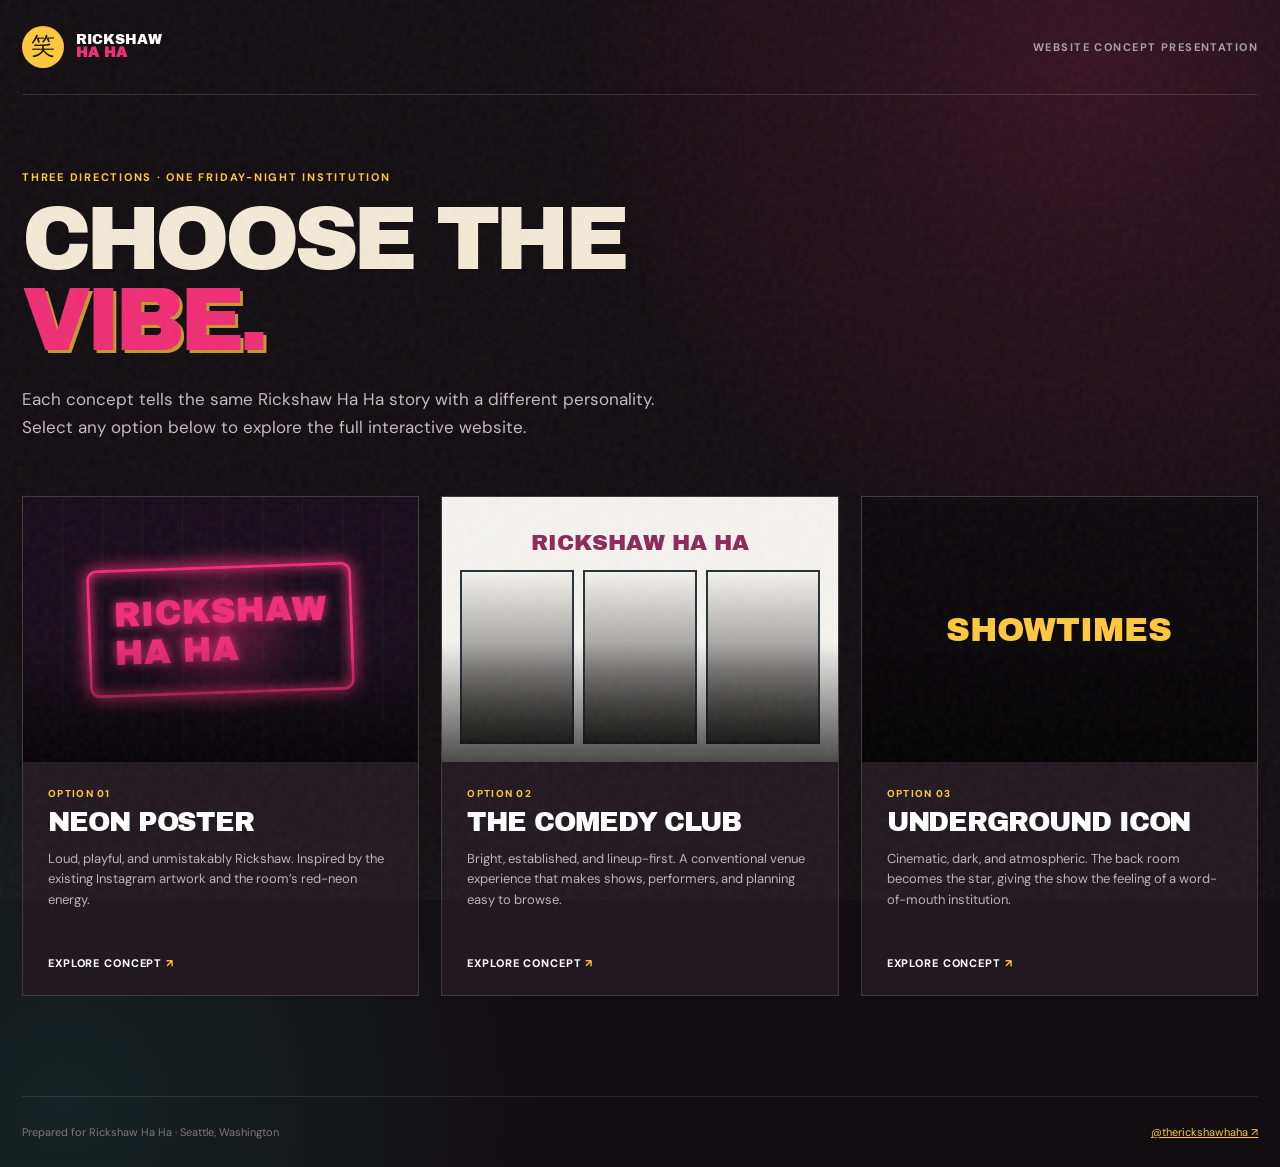
==== commit 8f41592b: "Publish concept gallery with GitHub Pages Co-authored-by: Copilot App <223556219+Copilot@users.norep" ====
--- a/index.html
+++ b/index.html
@@ -5,210 +5,405 @@
     <meta name="viewport" content="width=device-width, initial-scale=1.0" />
     <meta
       name="description"
-      content="Rickshaw Ha Ha — free Friday night comedy at Rickshaw Restaurant & Lounge in Seattle."
+      content="Three website directions for Rickshaw Ha Ha, Seattle's Friday night comedy show."
     />
-    <title>Rickshaw Ha Ha | Friday Night Comedy in Seattle</title>
+    <title>Rickshaw Ha Ha | Website Concepts</title>
     <link rel="preconnect" href="https://fonts.googleapis.com" />
     <link rel="preconnect" href="https://fonts.gstatic.com" crossorigin />
     <link
       href="https://fonts.googleapis.com/css2?family=Archivo+Black&family=DM+Sans:wght@400;500;600;700&display=swap"
       rel="stylesheet"
     />
-    <link rel="stylesheet" href="styles.css" />
+    <style>
+      :root {
+        --ink: #120d10;
+        --paper: #f3ead7;
+        --pink: #ef2e75;
+        --gold: #ffc83d;
+        --cyan: #40e2d5;
+      }
+
+      * {
+        box-sizing: border-box;
+      }
+
+      body {
+        margin: 0;
+        color: var(--paper);
+        background:
+          radial-gradient(circle at 85% 5%, rgba(239, 46, 117, 0.17), transparent 32rem),
+          radial-gradient(circle at 5% 95%, rgba(64, 226, 213, 0.1), transparent 30rem),
+          var(--ink);
+        font-family: "DM Sans", sans-serif;
+      }
+
+      body::after {
+        content: "";
+        position: fixed;
+        inset: 0;
+        z-index: 10;
+        pointer-events: none;
+        opacity: 0.055;
+        background-image: url("data:image/svg+xml,%3Csvg viewBox='0 0 160 160' xmlns='http://www.w3.org/2000/svg'%3E%3Cfilter id='n'%3E%3CfeTurbulence type='fractalNoise' baseFrequency='.85' numOctaves='3'/%3E%3C/filter%3E%3Crect width='100%25' height='100%25' filter='url(%23n)'/%3E%3C/svg%3E");
+      }
+
+      header {
+        display: flex;
+        align-items: center;
+        justify-content: space-between;
+        width: min(1240px, calc(100% - 44px));
+        margin: 0 auto;
+        padding: 26px 0;
+        border-bottom: 1px solid rgba(255, 255, 255, 0.13);
+      }
+
+      .brand {
+        display: flex;
+        align-items: center;
+        gap: 12px;
+        color: white;
+        font-family: "Archivo Black", sans-serif;
+        font-size: 14px;
+        line-height: 0.9;
+        text-decoration: none;
+      }
+
+      .brand span:first-child {
+        display: grid;
+        width: 42px;
+        height: 42px;
+        place-items: center;
+        color: var(--ink);
+        background: var(--gold);
+        border-radius: 50%;
+        font-family: serif;
+        font-size: 24px;
+      }
+
+      .brand b {
+        color: var(--pink);
+      }
+
+      header > span {
+        color: #aa9ea4;
+        font-size: 11px;
+        font-weight: 700;
+        text-transform: uppercase;
+        letter-spacing: 0.13em;
+      }
+
+      main {
+        width: min(1240px, calc(100% - 44px));
+        margin: 0 auto;
+        padding: 75px 0 100px;
+      }
+
+      .intro {
+        max-width: 850px;
+        margin-bottom: 55px;
+      }
+
+      .eyebrow {
+        margin: 0 0 15px;
+        color: var(--gold);
+        font-size: 11px;
+        font-weight: 700;
+        text-transform: uppercase;
+        letter-spacing: 0.16em;
+      }
+
+      h1,
+      h2 {
+        margin: 0;
+        font-family: "Archivo Black", sans-serif;
+        font-weight: 400;
+      }
+
+      h1 {
+        font-size: clamp(48px, 7vw, 98px);
+        line-height: 0.9;
+        letter-spacing: -0.065em;
+      }
+
+      h1 em {
+        color: var(--pink);
+        font-style: normal;
+        text-shadow: 3px 3px 0 rgba(255, 200, 61, 0.75);
+      }
+
+      .intro > p:last-child {
+        max-width: 670px;
+        margin: 25px 0 0;
+        color: #c6b9bf;
+        font-size: 17px;
+        line-height: 1.65;
+      }
+
+      .concept-grid {
+        display: grid;
+        grid-template-columns: repeat(3, 1fr);
+        gap: 22px;
+      }
+
+      .concept {
+        position: relative;
+        display: flex;
+        min-width: 0;
+        min-height: 500px;
+        flex-direction: column;
+        overflow: hidden;
+        color: white;
+        background: #211820;
+        border: 1px solid rgba(255, 255, 255, 0.14);
+        text-decoration: none;
+        transition: transform 180ms ease, border-color 180ms ease;
+      }
+
+      .concept:hover {
+        z-index: 2;
+        border-color: var(--gold);
+        transform: translateY(-7px);
+      }
+
+      .preview {
+        position: relative;
+        height: 265px;
+        overflow: hidden;
+      }
+
+      .preview::after {
+        content: "";
+        position: absolute;
+        inset: auto 0 0;
+        height: 45%;
+        background: linear-gradient(transparent, rgba(0, 0, 0, 0.7));
+      }
+
+      .neon-preview {
+        display: grid;
+        place-items: center;
+        background:
+          radial-gradient(circle, rgba(255, 47, 120, 0.35), transparent 38%),
+          repeating-linear-gradient(90deg, transparent 0 39px, rgba(255,255,255,0.04) 39px 40px),
+          #160c18;
+      }
+
+      .neon-preview span {
+        padding: 23px;
+        color: var(--pink);
+        border: 3px solid var(--pink);
+        border-radius: 10px;
+        box-shadow: 0 0 18px var(--pink), inset 0 0 13px var(--pink);
+        font-family: "Archivo Black", sans-serif;
+        font-size: 35px;
+        text-shadow: 0 0 10px var(--pink);
+        transform: rotate(-2deg);
+      }
+
+      .club-preview {
+        display: grid;
+        grid-template-rows: 55px 1fr;
+        padding: 18px;
+        background: #f5f3ef;
+      }
+
+      .club-preview::before {
+        content: "RICKSHAW HA HA";
+        align-self: center;
+        color: #8f285b;
+        font-family: "Archivo Black", sans-serif;
+        font-size: 22px;
+        text-align: center;
+      }
+
+      .mini-cards {
+        display: grid;
+        grid-template-columns: repeat(3, 1fr);
+        gap: 9px;
+      }
+
+      .mini-cards i {
+        background:
+          linear-gradient(transparent, rgba(0,0,0,0.75)),
+          var(--card-image) center / cover;
+        border: 2px solid #27323a;
+      }
+
+      .mini-cards i:nth-child(1) {
+        --card-image: url("https://images.unsplash.com/photo-1500648767791-00dcc994a43e?auto=format&fit=crop&w=300&q=70");
+      }
+
+      .mini-cards i:nth-child(2) {
+        --card-image: url("https://images.unsplash.com/photo-1494790108377-be9c29b29330?auto=format&fit=crop&w=300&q=70");
+      }
+
+      .mini-cards i:nth-child(3) {
+        --card-image: url("https://images.unsplash.com/photo-1507003211169-0a1dd7228f2d?auto=format&fit=crop&w=300&q=70");
+      }
+
+      .cellar-preview {
+        display: grid;
+        place-items: center;
+        background:
+          linear-gradient(rgba(0,0,0,0.62), rgba(0,0,0,0.8)),
+          url("https://images.unsplash.com/photo-1527529482837-4698179dc6ce?auto=format&fit=crop&w=800&q=75") center / cover;
+      }
+
+      .cellar-preview span {
+        color: var(--gold);
+        font-family: "Archivo Black", sans-serif;
+        font-size: 33px;
+      }
+
+      .concept-copy {
+        display: flex;
+        flex: 1;
+        flex-direction: column;
+        padding: 25px;
+      }
+
+      .concept-number {
+        margin-bottom: 9px;
+        color: var(--gold);
+        font-size: 10px;
+        font-weight: 800;
+        letter-spacing: 0.13em;
+      }
+
+      .concept h2 {
+        font-size: 27px;
+        line-height: 1;
+        letter-spacing: -0.04em;
+      }
+
+      .concept p {
+        color: #bdb1b7;
+        font-size: 13px;
+        line-height: 1.55;
+      }
+
+      .view {
+        margin-top: auto;
+        color: white;
+        font-size: 11px;
+        font-weight: 800;
+        text-transform: uppercase;
+        letter-spacing: 0.08em;
+      }
+
+      .view span {
+        color: var(--gold);
+      }
+
+      footer {
+        display: flex;
+        justify-content: space-between;
+        gap: 25px;
+        width: min(1240px, calc(100% - 44px));
+        margin: 0 auto;
+        padding: 28px 0;
+        color: #82767c;
+        border-top: 1px solid rgba(255, 255, 255, 0.1);
+        font-size: 11px;
+      }
+
+      footer a {
+        color: var(--gold);
+      }
+
+      @media (max-width: 820px) {
+        .concept-grid {
+          grid-template-columns: 1fr;
+        }
+
+        .concept {
+          min-height: 440px;
+        }
+      }
+
+      @media (max-width: 500px) {
+        header > span {
+          display: none;
+        }
+
+        main {
+          padding-top: 55px;
+        }
+
+        footer {
+          flex-direction: column;
+        }
+      }
+    </style>
   </head>
   <body>
-    <div class="noise" aria-hidden="true"></div>
-
-    <header class="site-header">
-      <a class="brand" href="#top" aria-label="Rickshaw Ha Ha home">
-        <span class="brand-mark" aria-hidden="true">笑</span>
+    <header>
+      <a class="brand" href="#">
+        <span>笑</span>
         <span>RICKSHAW<br /><b>HA HA</b></span>
       </a>
-      <nav aria-label="Main navigation">
-        <a href="#show">The show</a>
-        <a href="#comics">Comics</a>
-        <a href="#venue">The spot</a>
-        <a href="prototype-2.html">Option 2</a>
-        <a href="prototype-3.html">Option 3</a>
-      </nav>
-      <a class="button button-small" href="#comics">Get on stage</a>
+      <span>Website concept presentation</span>
     </header>
 
-    <main id="top">
-      <section class="hero" aria-labelledby="hero-title">
-        <div class="lantern lantern-one" aria-hidden="true"></div>
-        <div class="lantern lantern-two" aria-hidden="true"></div>
-
-        <div class="hero-copy">
-          <p class="eyebrow"><span></span> Seattle’s Friday comedy habit</p>
-          <h1 id="hero-title">
-            GOOD FOOD.<br />
-            <em>BAD JOKES.</em><br />
-            REAL LAUGHS.
-          </h1>
-          <p class="hero-description">
-            A free, loud, gloriously unpredictable comedy show in the back
-            room of a neighborhood Chinese restaurant.
-          </p>
-          <div class="hero-actions">
-            <a class="button" href="#show">See this Friday’s show</a>
-            <a class="text-link" href="#comics">I’m a comic <span>↗</span></a>
+    <main>
+      <section class="intro">
+        <p class="eyebrow">Three directions · One Friday-night institution</p>
+        <h1>CHOOSE THE<br /><em>VIBE.</em></h1>
+        <p>
+          Each concept tells the same Rickshaw Ha Ha story with a different personality.
+          Select any option below to explore the full interactive website.
+        </p>
+      </section>
+
+      <section class="concept-grid" aria-label="Website concepts">
+        <a class="concept" href="prototype-1.html">
+          <div class="preview neon-preview"><span>RICKSHAW<br />HA HA</span></div>
+          <div class="concept-copy">
+            <span class="concept-number">OPTION 01</span>
+            <h2>NEON POSTER</h2>
+            <p>
+              Loud, playful, and unmistakably Rickshaw. Inspired by the existing
+              Instagram artwork and the room’s red-neon energy.
+            </p>
+            <span class="view">Explore concept <span>↗</span></span>
           </div>
-        </div>
-
-        <div class="hero-poster" aria-label="Event details">
-          <div class="poster-glow"></div>
-          <div class="poster-topline">READ THE ROOM</div>
-          <div class="poster-art" aria-hidden="true">
-            <div class="mic-head"></div>
-            <div class="mic-handle"></div>
-            <div class="stage-ring ring-one"></div>
-            <div class="stage-ring ring-two"></div>
+        </a>
+
+        <a class="concept" href="prototype-2.html">
+          <div class="preview club-preview">
+            <div class="mini-cards"><i></i><i></i><i></i></div>
           </div>
-          <p class="poster-date">EVERY FRIDAY</p>
-          <p class="poster-time">7–9 PM</p>
-          <p class="poster-free">FREE SHOW</p>
-          <div class="poster-footer">
-            <span>322 N 105th St</span>
-            <span>21+</span>
+          <div class="concept-copy">
+            <span class="concept-number">OPTION 02</span>
+            <h2>THE COMEDY CLUB</h2>
+            <p>
+              Bright, established, and lineup-first. A conventional venue experience
+              that makes shows, performers, and planning easy to browse.
+            </p>
+            <span class="view">Explore concept <span>↗</span></span>
           </div>
-        </div>
-
-        <p class="vertical-note">KARAOKE AT 9PM →</p>
-      </section>
-
-      <section class="ticker" aria-label="Event highlights">
-        <div class="ticker-track">
-          <span>FREE SHOW</span><i>✦</i><span>LOCAL COMICS</span><i>✦</i>
-          <span>COLD DRINKS</span><i>✦</i><span>HOT NOODLES</span><i>✦</i>
-          <span>EVERY FRIDAY</span><i>✦</i><span>FREE SHOW</span><i>✦</i>
-          <span>LOCAL COMICS</span><i>✦</i><span>COLD DRINKS</span><i>✦</i>
-          <span>HOT NOODLES</span><i>✦</i><span>EVERY FRIDAY</span><i>✦</i>
-        </div>
-      </section>
-
-      <section class="next-show section" id="show">
-        <div class="section-heading">
-          <p class="eyebrow"><span></span> Next up</p>
-          <h2>THIS<br /><em>FRIDAY</em></h2>
-        </div>
-        <div class="show-card">
-          <div class="date-block">
-            <span id="show-month">SEP</span>
-            <strong id="show-day">18</strong>
-            <small>7–9 PM</small>
+        </a>
+
+        <a class="concept" href="prototype-3.html">
+          <div class="preview cellar-preview"><span>SHOWTIMES</span></div>
+          <div class="concept-copy">
+            <span class="concept-number">OPTION 03</span>
+            <h2>UNDERGROUND ICON</h2>
+            <p>
+              Cinematic, dark, and atmospheric. The back room becomes the star,
+              giving the show the feeling of a word-of-mouth institution.
+            </p>
+            <span class="view">Explore concept <span>↗</span></span>
           </div>
-          <div class="lineup">
-            <p class="label">Headliner</p>
-            <h3>SEATTLE’S<br />FUNNIEST PEOPLE</h3>
-            <p>
-              A fresh lineup every week, from first-timers to touring pros.
-              Follow Instagram for this Friday’s full bill.
-            </p>
-            <a
-              class="text-link"
-              href="https://www.instagram.com/therickshawhaha/"
-              target="_blank"
-              rel="noreferrer"
-              >See the lineup on Instagram <span>↗</span></a
-            >
-          </div>
-          <div class="show-stamp" aria-hidden="true">
-            <span>ALL ARE</span>
-            WELCOME!
-          </div>
-        </div>
-      </section>
-
-      <section class="comic-callout section" id="comics">
-        <div class="comic-copy">
-          <p class="eyebrow light"><span></span> Comics, this part is for you</p>
-          <h2>GOT<br />JOKES?</h2>
-          <p>
-            Five-minute spots. Sign up ahead of time, then check in by
-            6:30&nbsp;PM on Friday. New comics and weird ideas encouraged.
-          </p>
-          <button class="button button-light" type="button" data-open-signup>
-            Sign up for a spot
-          </button>
-        </div>
-        <blockquote>
-          <p>“The room is intimate, the crowd is game, and karaoke starts right after.”</p>
-          <footer>— A comic who definitely crushed</footer>
-        </blockquote>
-      </section>
-
-      <section class="venue section" id="venue">
-        <div class="venue-card">
-          <p class="eyebrow"><span></span> The spot</p>
-          <h2>THE BACK ROOM<br />AT THE RICKSHAW</h2>
-          <p>
-            Old-school booths, glowing red lights, generous pours, and the
-            kind of Chinese-American comfort food you want during a comedy
-            show.
-          </p>
-          <dl>
-            <div><dt>Comedy</dt><dd>Fridays, 7–9 PM</dd></div>
-            <div><dt>Karaoke</dt><dd>Every night at 9 PM</dd></div>
-            <div><dt>Where</dt><dd>322 N 105th St, Seattle</dd></div>
-            <div><dt>Cover</dt><dd>Free</dd></div>
-          </dl>
-          <a
-            class="button"
-            href="https://maps.google.com/?q=322+N+105th+St+Seattle+WA+98133"
-            target="_blank"
-            rel="noreferrer"
-            >Get directions</a
-          >
-        </div>
-        <div class="venue-visual" aria-label="Stylized view of the comedy stage">
-          <div class="neon-sign">RICKSHAW<small>READ THE ROOM</small></div>
-          <div class="stage">
-            <span class="stool"></span>
-            <span class="stage-mic"></span>
-          </div>
-          <p>GOOD PEOPLE<br />GOOD FOOD<br />GOOD LAUGHS</p>
-        </div>
+        </a>
       </section>
     </main>
 
-    <footer class="site-footer">
-      <a class="brand" href="#top">
-        <span class="brand-mark" aria-hidden="true">笑</span>
-        <span>RICKSHAW<br /><b>HA HA</b></span>
+    <footer>
+      <span>Prepared for Rickshaw Ha Ha · Seattle, Washington</span>
+      <a href="https://www.instagram.com/therickshawhaha/" target="_blank" rel="noreferrer">
+        @therickshawhaha ↗
       </a>
-      <p>Friday night comedy in Seattle’s Greenwood neighborhood.</p>
-      <a
-        class="text-link"
-        href="https://www.instagram.com/therickshawhaha/"
-        target="_blank"
-        rel="noreferrer"
-        >@therickshawhaha <span>↗</span></a
-      >
     </footer>
-
-    <dialog class="signup-dialog" id="signup-dialog">
-      <button class="dialog-close" type="button" data-close-signup aria-label="Close">×</button>
-      <p class="eyebrow"><span></span> Step into the light</p>
-      <h2>GET ON<br /><em>THE LIST</em></h2>
-      <p>
-        This prototype can link to your existing Slotted signup page, a Google
-        Form, or a simple form like this one.
-      </p>
-      <form id="signup-form">
-        <label>
-          Comic name
-          <input name="name" type="text" placeholder="Your stage name" required />
-        </label>
-        <label>
-          Instagram or email
-          <input name="contact" type="text" placeholder="@handle or you@email.com" required />
-        </label>
-        <button class="button" type="submit">Request a spot</button>
-        <p class="form-note" role="status"></p>
-      </form>
-    </dialog>
-
-    <script src="script.js"></script>
   </body>
 </html>
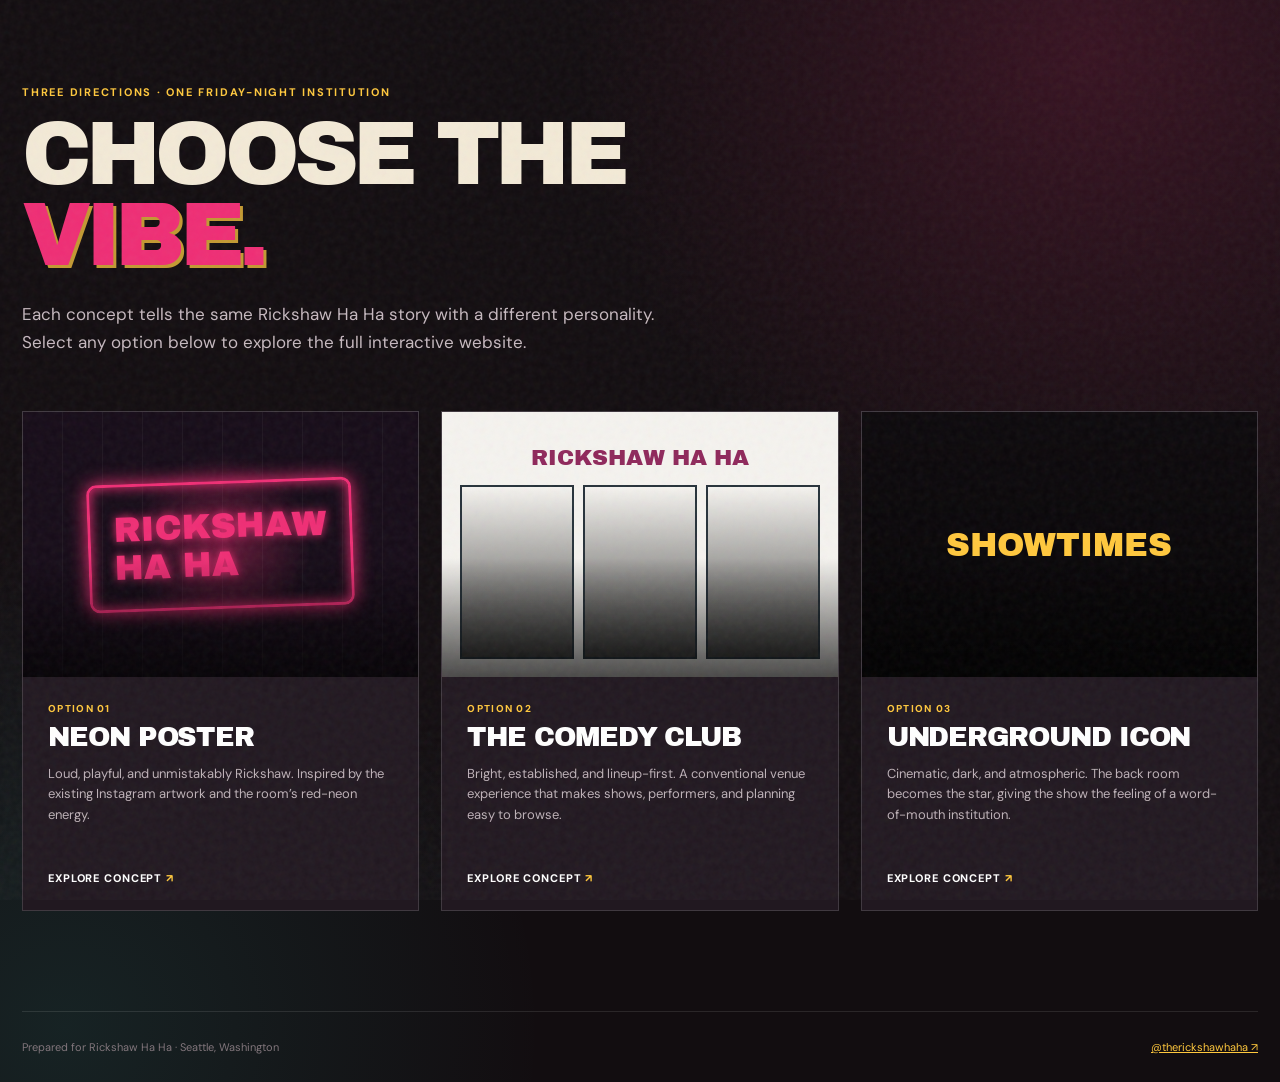
==== commit ca0c15b8: "Remove concept page header Co-authored-by: Copilot App <223556219+Copilot@users.noreply.github.com>" ====
--- a/index.html
+++ b/index.html
@@ -47,55 +47,10 @@
         background-image: url("data:image/svg+xml,%3Csvg viewBox='0 0 160 160' xmlns='http://www.w3.org/2000/svg'%3E%3Cfilter id='n'%3E%3CfeTurbulence type='fractalNoise' baseFrequency='.85' numOctaves='3'/%3E%3C/filter%3E%3Crect width='100%25' height='100%25' filter='url(%23n)'/%3E%3C/svg%3E");
       }
 
-      header {
-        display: flex;
-        align-items: center;
-        justify-content: space-between;
-        width: min(1240px, calc(100% - 44px));
-        margin: 0 auto;
-        padding: 26px 0;
-        border-bottom: 1px solid rgba(255, 255, 255, 0.13);
-      }
-
-      .brand {
-        display: flex;
-        align-items: center;
-        gap: 12px;
-        color: white;
-        font-family: "Archivo Black", sans-serif;
-        font-size: 14px;
-        line-height: 0.9;
-        text-decoration: none;
-      }
-
-      .brand span:first-child {
-        display: grid;
-        width: 42px;
-        height: 42px;
-        place-items: center;
-        color: var(--ink);
-        background: var(--gold);
-        border-radius: 50%;
-        font-family: serif;
-        font-size: 24px;
-      }
-
-      .brand b {
-        color: var(--pink);
-      }
-
-      header > span {
-        color: #aa9ea4;
-        font-size: 11px;
-        font-weight: 700;
-        text-transform: uppercase;
-        letter-spacing: 0.13em;
-      }
-
       main {
         width: min(1240px, calc(100% - 44px));
         margin: 0 auto;
-        padding: 75px 0 100px;
+        padding: 85px 0 100px;
       }
 
       .intro {
@@ -322,10 +277,6 @@
       }
 
       @media (max-width: 500px) {
-        header > span {
-          display: none;
-        }
-
         main {
           padding-top: 55px;
         }
@@ -337,14 +288,6 @@
     </style>
   </head>
   <body>
-    <header>
-      <a class="brand" href="#">
-        <span>笑</span>
-        <span>RICKSHAW<br /><b>HA HA</b></span>
-      </a>
-      <span>Website concept presentation</span>
-    </header>
-
     <main>
       <section class="intro">
         <p class="eyebrow">Three directions · One Friday-night institution</p>
